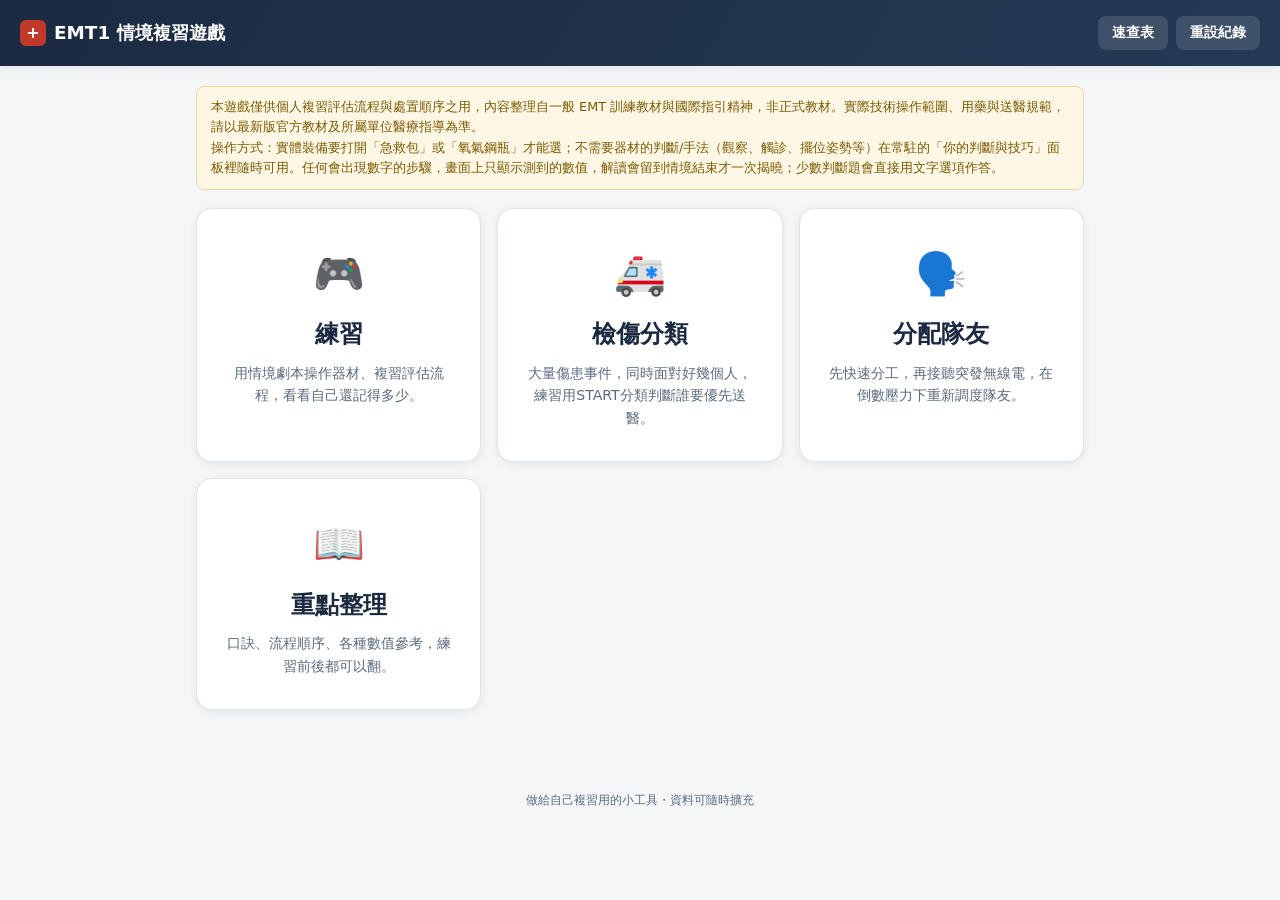
==== index.html @ 77887ce3 "Initial version" ====
﻿<!DOCTYPE html>
<html lang="zh-Hant">
<head>
<meta charset="UTF-8">
<meta name="viewport" content="width=device-width, initial-scale=1.0">
<title>EMT1 情境複習遊戲</title>
<link rel="stylesheet" href="styles.css">
</head>
<body>

<header>
  <h1><span class="cross">+</span> EMT1 情境複習遊戲</h1>
  <div class="actions">
    <button class="btn btn-ghost" id="cheatBtn">速查表</button>
    <button class="btn btn-ghost" id="resetStatsBtn">重設紀錄</button>
  </div>
</header>

<main>
  <div class="disclaimer">
    本遊戲僅供個人複習評估流程與處置順序之用，內容整理自一般 EMT 訓練教材與國際指引精神，非正式教材。實際技術操作範圍、用藥與送醫規範，請以最新版官方教材及所屬單位醫療指導為準。<br>
    操作方式：實體裝備要打開「急救包」或「氧氣鋼瓶」才能選；不需要器材的判斷/手法（觀察、觸診、擺位姿勢等）在常駐的「你的判斷與技巧」面板裡隨時可用。任何會出現數字的步驟，畫面上只顯示測到的數值，解讀會留到情境結束才一次揭曉；少數判斷題會直接用文字選項作答。
  </div>

  <section id="homeScreen">
    <div class="home-grid">
      <div class="home-card" id="goPracticeBtn">
        <div class="home-card-icon">🎮</div>
        <h2>練習</h2>
        <p>用情境劇本操作器材、複習評估流程，看看自己還記得多少。</p>
      </div>
      <a class="home-card" href="triage.html">
        <div class="home-card-icon">🚑</div>
        <h2>檢傷分類</h2>
        <p>大量傷患事件，同時面對好幾個人，練習用START分類判斷誰要優先送醫。</p>
      </a>
      <a class="home-card" href="command.html">
        <div class="home-card-icon">🗣️</div>
        <h2>分配隊友</h2>
        <p>先快速分工，再接聽突發無線電，在倒數壓力下重新調度隊友。</p>
      </a>
      <a class="home-card" href="reference.html">
        <div class="home-card-icon">📖</div>
        <h2>重點整理</h2>
        <p>口訣、流程順序、各種數值參考，練習前後都可以翻。</p>
      </a>
    </div>
  </section>

  <section id="referenceScreen" class="hidden"></section>

  <section id="triageListScreen" class="hidden">
    <button class="btn btn-outline" id="homeFromTriageListBtn" style="margin-bottom:14px;">← 返回首頁</button>
    <div class="grid" id="triageGrid"></div>
  </section>

  <section id="triagePlayScreen" class="hidden">
    <div class="game-header">
      <button class="btn btn-outline" id="backFromTriagePlayBtn">← 返回檢傷列表</button>
    </div>
    <div class="scene-box">
      <div class="scene-text" id="triageIntro"></div>
      <div class="triage-timer-row">
        <span id="triageProgress"></span>
        <span>目前：<b id="triageCurrentPatient">-</b></span>
        <span>⏱ 這位傷患：<b id="triagePatientTimer">00:00</b></span>
        <span>總計時間：<b id="triageTotalTimer">00:00</b></span>
      </div>
      <div id="triagePatientGrid" class="triage-patient-grid"></div>
      <div class="next-row"><button class="btn btn-primary" id="triageSubmitBtn">下一位</button></div>
    </div>
  </section>

  <section id="triageResultScreen" class="hidden">
    <div class="result-box">
      <div style="font-size:0.9rem;color:var(--muted);">檢傷分類結果</div>
      <div class="big-score" id="triageScore"></div>
      <div id="triageResultList" style="margin-top:10px;"></div>
      <div id="triageRealCaseBox" class="real-case-box hidden"></div>
      <div class="result-actions">
        <button class="btn btn-primary" id="triageReplayBtn">再挑戰一次</button>
        <button class="btn btn-outline" id="triageToListBtn">返回檢傷列表</button>
      </div>
    </div>
  </section>

  <section id="commandListScreen" class="hidden">
    <button class="btn btn-outline" id="homeFromCommandListBtn" style="margin-bottom:14px;">← 返回首頁</button>
    <div class="grid" id="commandGrid"></div>
  </section>

  <section id="commandPlayScreen" class="hidden">
    <div class="game-header">
      <button class="btn btn-outline" id="backFromCommandPlayBtn">← 返回列表</button>
    </div>
    <div class="scene-box">
      <div class="scene-text" id="commandIntro"></div>
      <div class="command-crew-box" id="commandCrewBox"></div>
      <div class="command-task-list" id="commandTaskList"></div>
      <div id="commandLivePanel" class="command-live-panel hidden">
        <div class="command-live-topline">
          <span id="commandRoundLabel"></span>
          <span>病患穩定度 <b id="commandStability">100</b>%</span>
          <span>團隊信任 <b id="commandTrust">100</b>%</span>
        </div>
        <div class="command-radio" id="commandRadio"></div>
        <div class="command-choice-list" id="commandChoiceList"></div>
        <div class="command-event-log" id="commandEventLog"></div>
      </div>
      <div class="next-row"><button class="btn btn-primary" id="commandSubmitBtn">送出分工</button></div>
    </div>
  </section>

  <section id="commandResultScreen" class="hidden">
    <div class="result-box">
      <div style="font-size:0.9rem;color:var(--muted);">分工結果</div>
      <div class="big-score" id="commandScore"></div>
      <div id="commandResultList" style="margin-top:10px;"></div>
      <div class="result-actions">
        <button class="btn btn-primary" id="commandReplayBtn">再挑戰一次</button>
        <button class="btn btn-outline" id="commandToListBtn">返回列表</button>
      </div>
    </div>
  </section>

  <section id="menuScreen" class="hidden">
    <button class="btn btn-outline" id="homeFromMenuBtn" style="margin-bottom:14px;">← 返回首頁</button>
    <div class="mystery-bar">
      <label class="mystery-toggle"><input type="checkbox" id="mysteryToggle" checked> 🔍 神秘模式（隱藏分類與標題，遊玩中自己找線索）</label>
      <button class="btn btn-primary" id="randomBtn">🎲 隨機情境</button>
    </div>
    <div class="filters" id="filterBar"></div>
    <div class="grid" id="scenarioGrid"></div>
  </section>

  <section id="gameScreen" class="hidden">
    <div class="game-header">
      <button class="btn btn-outline" id="backToMenuBtn">← 返回選單</button>
      <div class="progress-track"><div class="progress-fill" id="progressFill"></div></div>
      <span id="stepCounter" style="font-size:0.8rem;color:var(--muted);"></span>
    </div>
    <div class="game-layout">
    <aside class="notes-sidebar">
      <div class="notes-title">📝 現場筆記</div>
      <div class="notes-list" id="notesList"></div>
    </aside>
    <div class="game-main">
    <div class="scene-box">
      <div class="step-label" id="stepLabel"></div>
      <span class="mode-tag" id="modeTag"></span>
      <div class="scene-text" id="sceneText"></div>
      <div class="question-text" id="questionText"></div>

      <div id="choiceArea" class="hidden">
        <div class="choices" id="choicesBox"></div>
      </div>

      <div id="actionArea" class="hidden">
        <div class="action-layout">
          <div class="diagram-card">
            <svg class="patient" id="patientSvg" viewBox="0 0 200 340"></svg>
            <div class="selected-tool-hint hidden" id="selectedToolHint"></div>
            <div class="applied-log" id="appliedLog"></div>
          </div>

          <div class="tech-card">
            <div class="tech-card-title">🧠 你的判斷與技巧（不需要開包，隨時可用）</div>
            <div class="tray-tabs" id="techTabs"></div>
            <div class="tray-tools" id="techTools"></div>
          </div>
          <div class="hint-btn-row"><button class="btn btn-outline hidden" id="hintBtn">💡 顯示提示</button></div>
          <div class="tray-wrap" id="posWrap">
            <div class="pos-panel" id="posPanelInner">
              <h4>選擇要擺的姿勢</h4>
              <div class="pos-options" id="posOptions"></div>
            </div>
          </div>

          <div class="tray-wrap" id="monitorWrap">
            <div class="monitor-panel">
              <h4>持續評估：依序重新檢查</h4>
              <div class="monitor-checklist" id="monitorChecklist"></div>
              <button class="btn btn-primary" id="monitorConfirmBtn" disabled>完成這輪重新評估</button>
            </div>
          </div>

          <div class="kit-row">
            <div class="kit-item" id="bagItem"><span class="kit-icon" id="bagIcon"></span><span class="lbl">急救包</span></div>
            <div class="kit-item" id="o2Item"><span class="kit-icon" id="o2Icon"></span><span class="lbl">氧氣鋼瓶</span></div>
          </div>
          <div class="tray-wrap" id="trayWrap">
            <div class="tray-card">
              <div class="tray-tabs" id="trayTabs"></div>
              <div class="tray-tools" id="trayTools"></div>
            </div>
          </div>
          <div class="tray-wrap" id="o2Wrap">
            <div class="o2-panel">
              <h4>選擇給氧裝置與流量</h4>
              <div class="o2-devices" id="o2Devices"></div>
              <div class="o2-flow-row">
                <span style="font-size:0.8rem;">流量</span>
                <input type="range" id="o2FlowSlider" min="0" max="20" step="1" value="0">
                <span class="o2-flow-val" id="o2FlowVal">0 L/min</span>
              </div>
              <button class="btn btn-primary" id="o2ConfirmBtn" disabled>接上病患</button>
            </div>
          </div>
        </div>
      </div>

      <div id="feedbackArea"></div>
      <div class="next-row" id="nextRow"></div>
    </div>
    </div>
    </div>
  </section>

  <section id="resultScreen" class="hidden">
    <div class="result-box">
      <div style="font-size:0.9rem;color:var(--muted);">情境完成 · 揭曉</div>
      <h2 id="resultTitle" style="margin:6px 0;"></h2>
      <div class="reveal-category" id="resultCategory"></div>
      <div class="big-score" id="resultScore"></div>
      <div id="resultSub" style="color:var(--muted);font-size:0.85rem;"></div>
      <div id="reviewList"></div>
      <div id="realCaseBox" class="real-case-box hidden"></div>
      <div class="result-actions">
        <button class="btn btn-primary" id="replayBtn">再玩一次</button>
        <button class="btn btn-outline" id="toMenuBtn">返回選單</button>
      </div>
    </div>
  </section>
</main>

<footer>做給自己複習用的小工具・資料可隨時擴充</footer>

<div class="modal-overlay" id="cheatModal">
  <div class="modal">
    <h2>速查表 / 常用縮寫</h2>
    <h3>整體流程順序</h3>
    <ul>
      <li>現場安全評估 → 標準防護 BSI → 建立整體印象（傷病機轉 MOI/NOI）</li>
      <li>初步評估：意識 AVPU → 呼吸道 Airway → 呼吸 Breathing → 循環 Circulation（含大出血控制）</li>
      <li>優先度決定（是否需要立即送醫）</li>
      <li>病史與身體評估：創傷→快速創傷評估 DCAP-BTLS；醫療→SAMPLE + OPQRST</li>
      <li>基礎生命徵象測量 → 詳細身體檢查（狀況允許時）</li>
      <li>持續評估（Ongoing Assessment） → 送醫交班</li>
    </ul>
    <h3>AVPU（意識程度）</h3>
    <ul><li>A 清醒　V 對聲音有反應　P 對疼痛有反應　U 無反應</li></ul>
    <h3>SAMPLE（病史）</h3>
    <ul><li>S症狀 A過敏史 M用藥史 P過去病史 L最後進食 E事發經過</li></ul>
    <h3>OPQRST（疼痛/症狀評估）</h3>
    <ul><li>O發作方式 P誘發/緩解 Q性質 R轉移 S嚴重度 T時間</li></ul>
    <h3>DCAP-BTLS（創傷檢查重點）</h3>
    <ul><li>D變形 C挫傷 A擦傷 P穿刺傷 B燒傷 T觸痛 L撕裂傷 S腫脹</li></ul>
    <h3>CPR 按壓速率／深度／比例（參考值）</h3>
    <table>
      <tr><th>對象</th><th>速率</th><th>深度</th><th>單人比例</th></tr>
      <tr><td>成人</td><td>100-120/分</td><td>至少5公分</td><td>30:2</td></tr>
      <tr><td>兒童</td><td>100-120/分</td><td>約胸廓前後徑1/3</td><td>30:2</td></tr>
      <tr><td>嬰兒</td><td>100-120/分</td><td>約4公分</td><td>30:2</td></tr>
    </table>
    <p style="font-size:0.78rem;color:var(--muted);">雙人施救兒童/嬰兒比例常為15:2，實際數值請以現行官方指引為準。量測工具（血壓計、血糖機、觸診脈搏等）測到的數字含意與正常區間請自行判斷或事後查證，本表故意不列出，以免影響練習效果。</p>
    <div class="close-row"><button class="btn btn-primary" id="closeCheatBtn">關閉</button></div>
  </div>
</div>

<div class="modal-overlay" id="cprModal">
  <div class="modal cpr-modal">
    <div class="cpr-topbar">
      <div class="cpr-role-badge" id="cprRoleBadge"></div>
      <div class="cpr-ticker" id="cprTicker"></div>
    </div>
    <div class="cpr-fatigue-row hidden" id="cprFatigueRow">
      <span style="font-size:0.78rem;">體力</span>
      <div class="cpr-fatigue-track"><div class="cpr-fatigue-fill" id="cprFatigueFill"></div></div>
      <button class="btn btn-outline hidden" id="cprHandoffBtn">🙋 請求換手</button>
    </div>
    <div class="cpr-body" id="cprBody"></div>
    <div class="cpr-log" id="cprLog"></div>
  </div>
</div>

<div class="modal-overlay" id="giModal">
  <div class="modal gi-modal">
    <h4 style="margin:0 0 4px;font-size:0.95rem;">建立整體印象：點身體部位，選擇要查看的項目</h4>
    <p style="font-size:0.76rem;color:var(--muted);margin:0 0 10px;">每個部位都有幾個可以查看的項目，但不是每一個都跟目前狀況有關——看完你覺得夠了，按下面的「完成」。</p>
    <div id="giDiagramView">
      <svg class="patient gi-svg" id="giSvg" viewBox="0 0 200 340"></svg>
      <button class="btn btn-outline gi-overall-btn" id="giOverallBtn">🧍 整體觀察（不限單一部位）</button>
    </div>
    <div id="giItemsView" class="hidden">
      <button class="btn btn-outline" id="giBackBtn" style="margin-bottom:10px;">← 換個部位</button>
      <div id="giItemsList" class="gi-items-list"></div>
    </div>
    <div class="gi-log" id="giLog"></div>
    <div class="close-row">
      <button class="btn btn-outline" id="giCancelBtn">取消</button>
      <button class="btn btn-primary" id="giConfirmBtn">✔ 完成整體印象</button>
    </div>
  </div>
</div>

<div class="modal-overlay" id="gcsModal">
  <div class="modal">
    <div class="gcs-panel" style="margin-top:0;background:none;border:none;padding:0;">
      <div style="display:flex;justify-content:space-between;align-items:center;gap:8px;flex-wrap:wrap;">
        <h4 style="font-size:0.95rem;margin:0;">依照情境描述，評出GCS三項分數</h4>
        <button class="btn btn-outline" id="gcsHintToggleBtn" style="font-size:0.75rem;padding:4px 10px;">💡 顯示分數說明</button>
      </div>
      <div class="gcs-group"><div class="gcs-group-title">👁️ 睜眼反應 E</div><div class="gcs-options" id="gcsEyeOptions"></div></div>
      <div class="gcs-group"><div class="gcs-group-title">🗣️ 語言反應 V</div><div class="gcs-options" id="gcsVerbalOptions"></div></div>
      <div class="gcs-group"><div class="gcs-group-title">✋ 運動反應 M</div><div class="gcs-options" id="gcsMotorOptions"></div></div>
      <div class="cpr-hit-feedback" id="gcsFeedback"></div>
      <div class="close-row">
        <button class="btn btn-outline" id="gcsCancelBtn">取消</button>
        <button class="btn btn-primary" id="gcsConfirmBtn" disabled>確認評分</button>
      </div>
    </div>
  </div>
</div>

<div class="modal-overlay" id="tqModal">
  <div class="modal cpr-modal">
    <div class="cpr-instruction" id="tqInstruction"></div>
    <div class="cpr-body" id="tqBody"></div>
    <div class="cpr-log" id="tqLog"></div>
  </div>
</div>

<div class="modal-overlay" id="breathModal">
  <div class="modal cpr-modal">
    <div class="cpr-instruction">觀察側面胸廓起伏，用碼表計時，數出呼吸次數（次/分）</div>
    <div class="breath-figure-wrap">
      <svg class="breath-figure" viewBox="0 0 240 110">
        <ellipse cx="200" cy="90" rx="34" ry="8" fill="#dfe6ec"/>
        <circle cx="28" cy="55" r="16" fill="#e8b894"/>
        <rect x="40" y="70" width="165" height="22" rx="11" fill="#cfd8e3"/>
        <ellipse id="breathChest" class="breath-chest" cx="78" cy="70" rx="30" ry="13" fill="#a9c7e0"/>
      </svg>
    </div>
    <div class="breath-stopwatch-row">
      <div class="breath-timer" id="breathTimer">00 : 00.0</div>
      <button class="btn btn-outline" id="breathStartBtn">▶ 開始／暫停</button>
      <button class="btn btn-outline" id="breathResetBtn">↺ 歸零</button>
    </div>
    <div class="breath-input-row">
      <label for="breathInput" style="font-size:0.85rem;">你數到的呼吸速率：</label>
      <input type="number" id="breathInput" min="0" max="80" placeholder="次/分">
      <button class="btn btn-primary" id="breathConfirmBtn">確認</button>
    </div>
    <div id="breathFeedback" class="cpr-hit-feedback"></div>
  </div>
</div>

<div class="modal-overlay" id="transportModal">
  <div class="modal cpr-modal">
    <div class="cpr-topbar">
      <div class="cpr-role-badge" id="transportRoleBadge"></div>
    </div>
    <div class="cpr-body" id="transportBody"></div>
    <div class="cpr-log" id="transportLog"></div>
  </div>
</div>







<!-- ===================== 情境資料（每個檔案 push 一個情境進 SCENARIOS） ===================== -->
<script src="config.js"></script>
<script src="scenarios/assessment/trauma-mvc.js"></script>
<script src="scenarios/assessment/medical-altered-loc.js"></script>
<script src="scenarios/assessment/medical-chest-pain.js"></script>
<script src="scenarios/bls/bls-adult-cpr.js"></script>
<script src="scenarios/bls/bls-infant-choking.js"></script>
<script src="scenarios/bls/bls-child-drowning.js"></script>
<script src="scenarios/trauma/trauma-fall.js"></script>
<script src="scenarios/trauma/trauma-bleeding.js"></script>
<script src="scenarios/trauma/trauma-burn.js"></script>
<script src="scenarios/trauma/trauma-electrical.js"></script>
<script src="scenarios/special/special-anaphylaxis.js"></script>
<script src="scenarios/special/special-poisoning.js"></script>
<script src="scenarios/special/special-heat.js"></script>
<script src="scenarios/special/special-diabetic.js"></script>
<script src="scenarios/special/special-co-poisoning.js"></script>
<script src="scenarios/special/special-organophosphate.js"></script>
<script src="scenarios/special/special-childbirth.js"></script>
<script src="scenarios/special/special-hypothermia.js"></script>
<script src="scenarios/special/special-hazmat.js"></script>
<script src="scenarios/trauma/trauma-sports-ankle.js"></script>
<script src="scenarios/trauma/trauma-sports-concussion.js"></script>
<script src="scenarios/bls/bls-adult-choking.js"></script>
<script src="scenarios/special/special-febrile-seizure.js"></script>
<script src="scenarios/special/special-decompression.js"></script>
<script src="scenarios/special/special-button-battery.js"></script>
<script src="scenarios/special/special-hornet-attack.js"></script>
<script src="scenarios/special/special-altitude-sickness.js"></script>
<script src="scenarios/special/special-agitated-family.js"></script>
<script src="scenarios/special/special-seizure-crowd.js"></script>
<script src="scenarios/trauma/trauma-branch-fall.js"></script>
<script src="scenarios/assessment/medical-stroke.js"></script>
<script src="scenarios/assessment/medical-asthma.js"></script>
<script src="scenarios/assessment/medical-syncope.js"></script>
<script src="scenarios/assessment/medical-abdominal-pain.js"></script>
<script src="scenarios/trauma/trauma-head-injury.js"></script>
<script src="scenarios/trauma/trauma-shoulder.js"></script>
<script src="scenarios/trauma/trauma-blunt-chest.js"></script>
<script src="scenarios/trauma/trauma-pelvic-fracture.js"></script>
<script src="scenarios/trauma/trauma-spinal-cord.js"></script>
<script src="scenarios/trauma/trauma-abdominal-evisceration.js"></script>
<script src="scenarios/trauma/trauma-pedestrian-struck.js"></script>
<script src="scenarios/trauma/trauma-penetrating-chest.js"></script>
<script src="scenarios/trauma/trauma-amputation.js"></script>
<script src="scenarios/trauma/trauma-crush-injury.js"></script>
<script src="scenarios/trauma/trauma-child-scald.js"></script>
<script src="scenarios/trauma/trauma-chemical-burn.js"></script>
<script src="scenarios/bls/bls-adult-drowning.js"></script>
<script src="scenarios/special/special-asthma-exacerbation.js"></script>
<script src="scenarios/special/special-opioid-overdose.js"></script>
<script src="scenarios/special/special-opioid-advanced.js"></script>
<script src="scenarios/special/special-severe-bleeding-field.js"></script>
<script src="scenarios/special/special-hypoglycemia-advanced.js"></script>
<script src="scenarios/special/special-shock-advanced.js"></script>
<script src="scenarios/advanced/advanced-airway.js"></script>
<script src="scenarios/advanced/advanced-inhalation-burn.js"></script>
<script src="scenarios/advanced/advanced-acs.js"></script>
<script src="scenarios/advanced/advanced-trauma-shock.js"></script>

<script src="app.js"></script>


</body>
</html>
---- styles.css ----
﻿  :root{
    --red:#c0392b; --red-dark:#922b21; --navy:#1b2a41; --navy-2:#243b55;
    --bg:#f4f6f8; --card:#ffffff; --text:#1b2a41; --muted:#5b6b7d;
    --green:#1e8449; --green-bg:#eafaf1; --red-bg:#fdecea; --border:#e1e6ea;
    --shadow:0 2px 10px rgba(0,0,0,0.08);
  }
  *{box-sizing:border-box;}
  body{margin:0;font-family:"Noto Sans TC","PingFang TC","Microsoft JhengHei",system-ui,sans-serif;background:var(--bg);color:var(--text);line-height:1.6;}
  header{
    background:linear-gradient(120deg,var(--navy),var(--navy-2));color:#fff;padding:16px 20px;
    display:flex;align-items:center;justify-content:space-between;flex-wrap:wrap;gap:10px;
    box-shadow:var(--shadow);position:sticky;top:0;z-index:20;
  }
  header h1{font-size:1.15rem;margin:0;display:flex;align-items:center;gap:8px;}
  header h1 .cross{color:#fff;background:var(--red);width:26px;height:26px;border-radius:6px;display:inline-flex;align-items:center;justify-content:center;font-size:16px;font-weight:bold;}
  header .actions{display:flex;gap:8px;flex-wrap:wrap;}
  .btn{border:none;border-radius:8px;padding:8px 14px;font-size:0.85rem;cursor:pointer;font-weight:600;transition:transform .08s ease, opacity .15s ease;}
  .btn:active{transform:scale(0.97);}
  .btn-ghost{background:rgba(255,255,255,0.12);color:#fff;}
  .btn-ghost:hover{background:rgba(255,255,255,0.22);}
  .btn-primary{background:var(--red);color:#fff;}
  .btn-primary:hover{background:var(--red-dark);}
  .btn-outline{background:transparent;border:1.5px solid var(--border);color:var(--text);}
  .btn-outline:hover{border-color:var(--red);color:var(--red);}
  .btn:disabled{opacity:.4;cursor:default;}
  main{max-width:920px;margin:0 auto;padding:20px 16px 60px;}
  .disclaimer{background:#fff7e6;border:1px solid #f0d999;color:#7a5b00;font-size:0.8rem;padding:10px 14px;border-radius:8px;margin-bottom:18px;}
  /* ---- home ---- */
  .home-grid{display:grid;grid-template-columns:repeat(auto-fit,minmax(240px,1fr));gap:16px;margin-top:10px;}
  .home-card{
    background:var(--card);border:1px solid var(--border);border-radius:16px;padding:32px 24px;
    text-align:center;cursor:pointer;box-shadow:var(--shadow);transition:transform .12s ease, box-shadow .12s ease;
  }
  .home-card:hover{transform:translateY(-3px);box-shadow:0 10px 24px rgba(0,0,0,0.12);}
  a.home-card{display:block;color:inherit;text-decoration:none;}
  .home-card-icon{font-size:2.6rem;margin-bottom:8px;}
  .home-card h2{margin:0 0 8px;color:var(--navy);}
  .home-card p{margin:0;color:var(--muted);font-size:0.88rem;}
  /* ---- reference (重點整理) page ---- */
  .ref-header{display:flex;align-items:center;gap:12px;margin-bottom:16px;}
  .ref-section{background:var(--card);border:1px solid var(--border);border-radius:12px;padding:18px 20px;margin-bottom:14px;box-shadow:var(--shadow);}
  .ref-section h3{color:var(--red-dark);margin:0 0 10px;font-size:1rem;}
  .ref-section h4{color:var(--navy-2);margin:14px 0 6px;font-size:0.9rem;}
  .ref-section ul{margin:4px 0 0 18px;font-size:0.9rem;line-height:1.8;}
  .ref-section table{width:100%;border-collapse:collapse;font-size:0.85rem;margin-top:8px;}
  .ref-section table th, .ref-section table td{border:1px solid var(--border);padding:6px 8px;text-align:center;}
  .ref-section table th{background:var(--bg);}
  .ref-mnemonic{display:inline-block;background:var(--red-bg);color:var(--red-dark);font-weight:800;border-radius:6px;padding:1px 6px;margin-right:4px;}
  /* ---- menu ---- */
  .mystery-bar{
    display:flex;align-items:center;justify-content:space-between;gap:10px;flex-wrap:wrap;
    background:#fff;border:1px solid var(--border);border-radius:10px;padding:10px 14px;margin-bottom:14px;
  }
  .mystery-toggle{display:flex;align-items:center;gap:8px;font-size:0.85rem;font-weight:600;cursor:pointer;user-select:none;}
  .mystery-toggle input{width:18px;height:18px;accent-color:var(--red);cursor:pointer;}
  .filters{display:flex;gap:8px;flex-wrap:wrap;margin-bottom:18px;}
  .chip{border:1.5px solid var(--border);background:#fff;border-radius:20px;padding:6px 14px;font-size:0.85rem;cursor:pointer;color:var(--muted);font-weight:600;}
  .chip.active{background:var(--navy);color:#fff;border-color:var(--navy);}
  .random-bar{display:flex;justify-content:flex-end;margin-bottom:14px;}
  .grid{display:grid;grid-template-columns:repeat(auto-fill,minmax(260px,1fr));gap:14px;}
  .card{background:var(--card);border:1px solid var(--border);border-radius:12px;padding:16px;box-shadow:var(--shadow);cursor:pointer;transition:transform .1s ease, box-shadow .1s ease;}
  .card:hover{transform:translateY(-2px);box-shadow:0 6px 16px rgba(0,0,0,0.12);}
  .card .tag{display:inline-block;font-size:0.7rem;padding:2px 8px;border-radius:12px;background:var(--red-bg);color:var(--red-dark);font-weight:700;margin-bottom:8px;}
  .card h3{margin:0 0 6px;font-size:1.02rem;}
  .card p.summary{font-size:0.83rem;color:var(--muted);margin:0 0 10px;}
  .card .meta{display:flex;justify-content:space-between;align-items:center;font-size:0.78rem;color:var(--muted);}
  .stars{color:#e0a800;}
  /* ---- game shared ---- */
  .game-header{display:flex;justify-content:space-between;align-items:center;margin-bottom:10px;flex-wrap:wrap;gap:8px;}
  .game-layout{display:flex;gap:16px;align-items:flex-start;}
  .game-main{flex:1;min-width:0;}
  .notes-sidebar{
    width:220px;flex-shrink:0;background:#fdf8e8;border:1px solid #e8dba8;border-radius:12px;
    padding:14px;box-shadow:var(--shadow);position:sticky;top:76px;max-height:calc(100vh - 100px);overflow-y:auto;
  }
  .notes-title{font-size:0.82rem;font-weight:800;color:#8a6d1a;margin-bottom:10px;}
  .notes-list{display:flex;flex-direction:column;gap:8px;}
  .note-entry{font-size:0.78rem;line-height:1.5;padding:6px 8px;border-radius:8px;background:#fffef7;border:1px solid #f0e6bf;}
  .note-entry.note-scene{color:var(--text);}
  .note-entry.note-action{color:#145a32;background:#f1faf6;border-color:#cdeee0;}
  .note-entry.note-reading{color:var(--navy-2);background:#eef4fb;border-color:#d6e6f7;}
  .note-entry.note-choice{color:#5b3a91;background:#f6f1fc;border-color:#e4d7f7;}
  .notes-empty{font-size:0.78rem;color:var(--muted);}
  @media (max-width: 720px){
    .game-layout{flex-direction:column;}
    .notes-sidebar{width:100%;position:static;max-height:220px;}
  }
  .progress-track{flex:1;height:8px;background:var(--border);border-radius:6px;overflow:hidden;margin:0 12px;}
  .progress-fill{height:100%;background:var(--red);transition:width .25s ease;}
  .scene-box{background:var(--card);border:1px solid var(--border);border-radius:12px;padding:18px;margin-bottom:14px;box-shadow:var(--shadow);}
  .scene-box .step-label{font-size:0.75rem;color:var(--red-dark);font-weight:700;text-transform:uppercase;letter-spacing:.03em;margin-bottom:6px;}
  .scene-box .scene-text{font-size:0.98rem;margin-bottom:10px;}
  .scene-box .question-text{font-weight:700;font-size:1rem;}
  .mode-tag{display:inline-block;font-size:0.7rem;font-weight:700;padding:2px 10px;border-radius:10px;margin-bottom:8px;}
  .mode-tag.action{background:#eaf2fa;color:var(--navy-2);}
  .mode-tag.choice{background:#f4ecfa;color:#7d3c98;}
  /* ---- choice ---- */
  .choices{display:flex;flex-direction:column;gap:10px;margin-top:14px;}
  .choice-btn{text-align:left;background:#fff;border:1.5px solid var(--border);border-radius:10px;padding:12px 14px;font-size:0.92rem;cursor:pointer;display:flex;gap:10px;align-items:flex-start;transition:border-color .1s ease, background .1s ease;}
  .choice-btn:hover:not(:disabled){border-color:var(--navy-2);background:#f8fafc;}
  .choice-btn .key{flex-shrink:0;width:22px;height:22px;border-radius:6px;background:var(--bg);border:1px solid var(--border);font-size:0.75rem;display:flex;align-items:center;justify-content:center;color:var(--muted);font-weight:700;}
  .choice-btn:disabled{cursor:default;opacity:0.9;}
  .choice-btn.correct{border-color:var(--green);background:var(--green-bg);}
  .choice-btn.incorrect{border-color:var(--red);background:var(--red-bg);}
  .choice-btn.reveal-correct{border-color:var(--green);background:var(--green-bg);}
  .emergency-timer{display:flex;justify-content:space-between;align-items:center;gap:8px;margin-top:14px;padding:10px 12px;border:1.5px solid #e0a800;border-radius:9px;background:#fff8df;color:#7a5b00;font-size:0.86rem;font-weight:700;}
  .emergency-timer b{font-size:1.25rem;color:#b3541e;min-width:28px;text-align:right;}
  .emergency-timer.urgent{border-color:var(--red);background:var(--red-bg);color:var(--red-dark);animation:emergency-pulse .7s ease-in-out infinite alternate;}
  .emergency-timer.urgent b{color:var(--red);}
  @keyframes emergency-pulse{from{box-shadow:0 0 0 0 rgba(192,57,43,0.08);}to{box-shadow:0 0 0 4px rgba(192,57,43,0.18);}}
  body.emergency-active::before{
    content:"";position:fixed;inset:0;z-index:40;pointer-events:none;
    border:10px solid rgba(192,57,43,0.9);
    box-shadow:inset 0 0 46px 14px rgba(192,57,43,0.72), 0 0 24px 8px rgba(192,57,43,0.5);
    animation:emergency-hit-flash .65s steps(2,end) infinite;
  }
  @keyframes emergency-hit-flash{
    0%,100%{opacity:.25;}
    25%{opacity:1;}
    50%{opacity:.4;}
    75%{opacity:.9;}
  }
  /* ---- action step / patient diagram ---- */
  .action-layout{display:flex;flex-direction:column;gap:14px;margin-top:12px;}
  .diagram-card{background:#f8fafc;border:1px solid var(--border);border-radius:12px;padding:14px;display:flex;flex-direction:column;align-items:center;gap:8px;}
  .diagram-card svg.patient{max-width:200px;width:100%;height:auto;}
  .region{fill:#cfd8e3;stroke:#9aa9ba;stroke-width:1.5;cursor:default;transition:fill .12s ease, opacity .12s ease;}
  .region.active{fill:#a9d1f0;stroke:var(--navy-2);cursor:pointer;}
  .region.dim{opacity:.35;}
  .badge-dot{fill:#1e8449;stroke:#fff;stroke-width:1.5;}
  .selected-tool-hint{font-size:0.82rem;color:var(--navy-2);background:#eaf2fa;border-radius:8px;padding:6px 12px;font-weight:600;}
  .applied-log{display:flex;flex-wrap:wrap;gap:6px;justify-content:center;min-height:20px;}
  .applied-chip{font-size:0.72rem;background:var(--green-bg);color:#145a32;border:1px solid var(--green);border-radius:10px;padding:2px 8px;}
  /* kit row: bag + oxygen tank */
  .kit-row{display:flex;gap:12px;justify-content:center;}
  .kit-item{
    display:flex;flex-direction:column;align-items:center;gap:6px;background:#fff;border:1.5px solid var(--border);
    border-radius:12px;padding:10px 16px;cursor:pointer;transition:transform .1s ease, border-color .1s ease;min-width:96px;
  }
  .kit-item:hover{transform:translateY(-1px);border-color:var(--navy-2);}
  .kit-item.open{border-color:var(--red);box-shadow:0 0 0 2px rgba(192,57,43,0.2);}
  .kit-icon{width:56px;height:56px;border-radius:9px;display:flex;align-items:center;justify-content:center;overflow:hidden;background:#eef1f4;}
  .kit-icon img{width:100%;height:100%;object-fit:cover;}
  #bagIcon img{object-position:0% 65%;}
  #o2Icon img{object-position:75% 85%;}
  .kit-item span.lbl{font-size:0.76rem;font-weight:700;color:var(--text);}
  .tray-wrap{max-height:0;overflow:hidden;opacity:0;transition:max-height .3s ease, opacity .25s ease;}
  .tray-wrap.open{max-height:600px;opacity:1;}
  .tray-card{background:var(--card);border:1px solid var(--border);border-radius:12px;padding:12px;box-shadow:var(--shadow);margin-top:10px;}
  .tray-tabs{display:flex;gap:6px;flex-wrap:wrap;margin-bottom:10px;}
  .tray-tab{border:none;background:var(--bg);border-radius:8px;padding:6px 10px;font-size:0.78rem;cursor:pointer;font-weight:700;color:var(--muted);}
  .tray-tab.active{color:#fff;}
  .tray-tools{display:grid;grid-template-columns:repeat(auto-fill,minmax(84px,1fr));gap:8px;}
  .tool-btn{display:flex;flex-direction:column;align-items:center;gap:4px;border:1.5px solid var(--border);background:#fff;border-radius:10px;padding:8px 4px;cursor:pointer;font-size:0.72rem;text-align:center;color:var(--text);transition:border-color .1s ease, transform .1s ease;}
  .tool-btn:hover{transform:translateY(-1px);}
  .tool-btn.selected{border-color:var(--navy-2);box-shadow:0 0 0 2px rgba(36,59,85,0.25);}
  .tool-icon{width:34px;height:34px;border-radius:8px;display:flex;align-items:center;justify-content:center;color:#fff;overflow:hidden;}
  .tool-icon img{width:100%;height:100%;object-fit:cover;}
  .hint-btn-row{display:flex;justify-content:flex-end;margin-top:8px;}
  /* technique panel (always visible, no bag needed) */
  .tech-card{background:#fbf7f0;border:1px solid #e9dcc5;border-radius:12px;padding:12px;box-shadow:var(--shadow);}
  .tech-card-title{font-size:0.78rem;font-weight:700;color:#8a5a2b;margin-bottom:8px;}
  /* position panel */
  .pos-panel{background:#f3eefb;border:1px solid #d9c9f2;border-radius:12px;padding:14px;margin-top:10px;}
  .pos-panel h4{margin:0 0 10px;font-size:0.85rem;color:#5b3a91;}
  .pos-options{display:grid;grid-template-columns:repeat(auto-fill,minmax(120px,1fr));gap:8px;}
  .pos-option-btn{border:1.5px solid var(--border);background:#fff;border-radius:10px;padding:10px 6px;font-size:0.76rem;text-align:center;cursor:pointer;}
  .pos-option-btn:hover{border-color:#5b3a91;}
  /* GCS assessment panel */
  .gcs-panel{background:#eaf3fb;border:1px solid #c2dcf2;border-radius:12px;padding:14px;margin-top:10px;}
  .gcs-panel h4{margin:0 0 10px;font-size:0.85rem;color:#1a5686;}
  .gcs-group{margin-bottom:10px;}
  .gcs-group-title{font-size:0.78rem;font-weight:700;color:var(--navy-2);margin-bottom:6px;}
  .gcs-options{display:flex;flex-wrap:wrap;gap:6px;}
  .gcs-opt-btn{border:1.5px solid var(--border);background:#fff;border-radius:8px;padding:6px 10px;font-size:0.72rem;cursor:pointer;}
  .gcs-opt-btn.selected{border-color:#1a5686;background:#dcecfa;font-weight:700;}
  /* ongoing monitor checklist panel */
  .monitor-panel{background:#eaf5f0;border:1px solid #bfe3d2;border-radius:12px;padding:14px;margin-top:10px;}
  .monitor-panel h4{margin:0 0 10px;font-size:0.85rem;color:#1e6b4f;}
  .monitor-checklist{display:flex;flex-direction:column;gap:8px;margin-bottom:12px;}
  .monitor-item{display:flex;align-items:center;gap:10px;background:#fff;border:1.5px solid var(--border);border-radius:10px;padding:8px 12px;cursor:pointer;font-size:0.85rem;}
  .monitor-item.checked{border-color:#1e6b4f;background:#f1faf6;}
  .monitor-item input{width:17px;height:17px;accent-color:#1e6b4f;cursor:pointer;}
  /* oxygen panel */
  .o2-panel{background:#eef7f5;border:1px solid #b9ded6;border-radius:12px;padding:14px;margin-top:10px;}
  .o2-panel h4{margin:0 0 10px;font-size:0.85rem;color:#146c5b;}
  .o2-devices{display:grid;grid-template-columns:repeat(auto-fill,minmax(90px,1fr));gap:8px;margin-bottom:12px;}
  .o2-device-btn{border:1.5px solid var(--border);background:#fff;border-radius:10px;padding:6px;font-size:0.72rem;text-align:center;cursor:pointer;display:flex;flex-direction:column;align-items:center;gap:4px;}
  .o2-device-btn img{width:100%;height:44px;object-fit:cover;border-radius:6px;}
  .o2-device-btn.selected{border-color:#146c5b;box-shadow:0 0 0 2px rgba(20,108,91,0.25);}
  .o2-flow-row{display:flex;align-items:center;gap:10px;margin-bottom:12px;}
  .o2-flow-row input[type=range]{flex:1;accent-color:#146c5b;}
  .o2-flow-val{font-weight:700;color:#146c5b;min-width:80px;text-align:right;}
  /* ---- feedback ---- */
  .feedback-box{margin-top:14px;padding:14px;border-radius:10px;font-size:0.9rem;animation:fadein .2s ease;}
  .feedback-box.good{background:var(--green-bg);border:1px solid var(--green);color:#145a32;}
  .feedback-box.bad{background:var(--red-bg);border:1px solid var(--red);color:var(--red-dark);}
  .feedback-box.reading{background:#eaf2fa;border:1px solid var(--navy-2);color:var(--navy-2);}
  .feedback-box .fb-title{font-weight:700;margin-bottom:4px;}
  @keyframes fadein{from{opacity:0;transform:translateY(-4px);}to{opacity:1;transform:translateY(0);}}
  .next-row{display:flex;justify-content:flex-end;margin-top:14px;gap:8px;}
  /* ---- result ---- */
  .result-box{background:var(--card);border:1px solid var(--border);border-radius:12px;padding:24px;text-align:center;box-shadow:var(--shadow);}
  .result-box .big-score{font-size:2.4rem;font-weight:800;color:var(--red);}
  .reveal-category{font-size:0.8rem;color:var(--muted);margin-top:2px;}
  .review-item{text-align:left;background:var(--red-bg);border:1px solid var(--red);border-radius:10px;padding:12px;margin-top:10px;font-size:0.86rem;}
  .reading-item{text-align:left;background:#eaf2fa;border:1px solid var(--navy-2);border-radius:10px;padding:12px;margin-top:10px;font-size:0.86rem;}
  .review-item .rq, .reading-item .rq{font-weight:700;margin-bottom:4px;}
  .real-case-box{margin-top:18px;padding:14px;text-align:left;background:#eef7f5;border:1px solid #b9ded6;border-radius:10px;font-size:0.85rem;}
  .real-case-box h3{margin:0 0 6px;color:#146c5b;font-size:0.95rem;}
  .real-case-box p{margin:5px 0;}
  .real-case-box a{color:#146c5b;font-weight:700;word-break:break-word;}
  .section-heading{margin-top:18px;font-weight:700;text-align:left;}
  .result-actions{display:flex;gap:10px;justify-content:center;margin-top:18px;flex-wrap:wrap;}
  /* ---- modal ---- */
  .modal-overlay{position:fixed;inset:0;background:rgba(10,15,25,0.55);display:none;align-items:center;justify-content:center;z-index:50;padding:20px;}
  .modal-overlay.open{display:flex;}
  .modal{background:#fff;border-radius:14px;max-width:640px;width:100%;max-height:85vh;overflow-y:auto;padding:22px;box-shadow:0 12px 40px rgba(0,0,0,0.3);}
  .modal h2{margin-top:0;color:var(--navy);}
  .modal h3{color:var(--red-dark);margin:18px 0 6px;font-size:0.95rem;}
  .modal table{width:100%;border-collapse:collapse;font-size:0.85rem;margin-top:6px;}
  .modal table th, .modal table td{border:1px solid var(--border);padding:6px 8px;text-align:center;}
  .modal table th{background:var(--bg);}
  .modal ul{margin:4px 0 0 18px;font-size:0.88rem;}
  .modal .close-row{display:flex;justify-content:flex-end;margin-top:16px;}
  .hidden{display:none !important;}
  /* ---- CPR / transport mini-game ---- */
  .cpr-modal{max-width:520px;}
  .cpr-topbar{display:flex;justify-content:space-between;align-items:flex-start;gap:10px;margin-bottom:10px;}
  .cpr-role-badge{background:var(--navy);color:#fff;font-weight:700;font-size:0.82rem;padding:6px 12px;border-radius:20px;}
  .cpr-ticker{font-size:0.74rem;color:var(--muted);text-align:right;max-width:200px;min-height:32px;}
  .cpr-fatigue-row{display:flex;align-items:center;gap:8px;margin-bottom:12px;}
  .cpr-fatigue-track{flex:1;height:10px;background:var(--border);border-radius:6px;overflow:hidden;}
  .cpr-fatigue-fill{height:100%;background:linear-gradient(90deg,#27ae60,#f1c40f,#e74c3c);width:0%;transition:width .25s ease;}
  #cprHandoffBtn.urge{animation:urge-pulse 1s infinite;border-color:var(--red);color:var(--red);}
  @keyframes urge-pulse{0%,100%{box-shadow:0 0 0 0 rgba(192,57,43,0.4);}50%{box-shadow:0 0 0 6px rgba(192,57,43,0);}}
  .cpr-body{min-height:180px;display:flex;flex-direction:column;align-items:center;justify-content:center;gap:14px;text-align:center;}
  .cpr-instruction{font-size:0.92rem;font-weight:600;}
  .cpr-chest-target{
    width:110px;height:110px;border-radius:50%;background:radial-gradient(circle,#f5b7b1,#c0392b);
    border:4px solid #922b21;cursor:pointer;display:flex;align-items:center;justify-content:center;
    color:#fff;font-weight:800;font-size:1.1rem;user-select:none;transition:transform .06s ease;
  }
  .cpr-chest-target:active{transform:scale(0.93);}
  .cpr-chest-target.beat{animation:beat-pulse 0.35s ease;}
  @keyframes beat-pulse{0%{box-shadow:0 0 0 0 rgba(192,57,43,0.6);}100%{box-shadow:0 0 0 18px rgba(192,57,43,0);}}
  .cpr-hit-feedback{font-size:0.8rem;font-weight:700;min-height:20px;}
  .cpr-hit-feedback.good{color:var(--green);}
  .cpr-hit-feedback.ok{color:#b8860b;}
  .cpr-hit-feedback.off{color:var(--red);}
  .cpr-count{font-size:0.78rem;color:var(--muted);}
  .cpr-torso{width:160px;margin:0 auto;display:grid;grid-template-columns:1fr 1fr;gap:6px;}
  .cpr-pad-zone{
    border:2px dashed var(--border);border-radius:10px;padding:14px 4px;font-size:0.7rem;cursor:pointer;
    background:#fff;color:var(--muted);
  }
  .cpr-pad-zone:hover{border-color:var(--navy-2);}
  .cpr-pad-zone.placed{border-style:solid;border-color:var(--green);background:var(--green-bg);color:#145a32;}
  .cpr-task-btn{padding:10px 18px;}
  .cpr-progress-track{width:100%;height:12px;background:var(--border);border-radius:6px;overflow:hidden;}
  .cpr-progress-fill{height:100%;background:var(--navy-2);width:0%;transition:width .2s linear;}
  .cpr-log{max-height:110px;overflow-y:auto;border-top:1px solid var(--border);margin-top:12px;padding-top:8px;display:flex;flex-direction:column-reverse;gap:4px;}
  .cpr-log-entry{font-size:0.74rem;color:var(--muted);}
  .cpr-result-box{padding:12px;border-radius:10px;font-weight:700;}
  .cpr-result-box.shock{background:var(--red-bg);color:var(--red-dark);}
  .cpr-result-box.noshock{background:var(--green-bg);color:#145a32;}
  .transport-gesture-btn{width:100%;text-align:left;}
  /* triage mode */
  .triage-patient-grid{display:block;max-width:620px;margin:16px auto;}
  .triage-timer-row{display:flex;justify-content:space-between;gap:10px;flex-wrap:wrap;padding:10px 12px;margin-top:12px;background:#f4f7fa;border:1px solid var(--border);border-radius:8px;font-size:0.82rem;}
  .triage-card{background:#fff;border:1.5px solid var(--border);border-radius:12px;padding:14px;}
  .triage-card h4{margin:0 0 8px;font-size:0.9rem;color:var(--navy);}
  .triage-card .triage-desc{font-size:0.82rem;margin-bottom:10px;line-height:1.6;}
  .triage-checks{display:flex;flex-direction:column;gap:6px;margin-bottom:10px;}
  .triage-check-btn{border:1.5px dashed var(--navy-2);border-radius:8px;padding:7px 8px;font-size:0.78rem;font-weight:700;cursor:pointer;background:#f4f7fa;color:var(--navy-2);text-align:left;}
  .triage-check-btn:hover{background:#eaf1f8;}
  .triage-check-found{border:1.5px solid var(--border);border-radius:8px;padding:7px 8px;font-size:0.78rem;line-height:1.5;background:#fff;}
  .triage-check-found b{color:var(--navy);}
  .triage-tags{display:grid;grid-template-columns:repeat(2,1fr);gap:6px;}
  .triage-tags.locked .triage-tag-btn{opacity:0.4;cursor:not-allowed;}
  .triage-lock-hint{font-size:0.74rem;color:var(--muted);margin:2px 0 6px;}
  .triage-tag-btn{border:2px solid var(--border);border-radius:8px;padding:8px 4px;font-size:0.78rem;font-weight:700;cursor:pointer;background:#fff;}
  .triage-tag-btn.tag-red:not(:disabled){color:#1b1b1b;}
  .triage-tag-btn.tag-red.selected{background:#c0392b;border-color:#922b21;color:#fff;}
  .triage-tag-btn.tag-yellow.selected{background:#f1c40f;border-color:#b7950b;}
  .triage-tag-btn.tag-green.selected{background:#2ecc71;border-color:#1e8449;color:#fff;}
  .triage-tag-btn.tag-black.selected{background:#2c3e50;border-color:#000;color:#fff;}
  .triage-result-item{display:flex;justify-content:space-between;align-items:center;gap:10px;background:#f8fafc;border:1px solid var(--border);border-radius:10px;padding:10px 14px;margin-bottom:8px;text-align:left;font-size:0.85rem;}
  .triage-result-item.correct{border-color:var(--green);}
  .triage-result-item.wrong{border-color:var(--red);}
  .triage-time-summary{background:#f4f7fa;border:1px solid var(--border);border-radius:8px;padding:10px 12px;margin-bottom:10px;font-size:0.78rem;line-height:1.8;}
  .triage-badge{font-size:0.72rem;font-weight:800;padding:3px 8px;border-radius:6px;color:#fff;white-space:nowrap;}
  .triage-badge.tag-red{background:#c0392b;}
  .triage-badge.tag-yellow{background:#b7950b;}
  .triage-badge.tag-green{background:#1e8449;}
  .triage-badge.tag-black{background:#2c3e50;}
  /* 分配隊友模式 */
  .command-crew-box{display:flex;flex-direction:column;gap:8px;margin:16px 0;padding:12px 14px;background:#f4f7fa;border-radius:10px;}
  .command-crew-item{font-size:0.85rem;}
  .command-crew-item b{color:var(--navy);}
  .command-task-list{display:flex;flex-direction:column;gap:12px;margin-bottom:16px;}
  .command-task-card{background:#fff;border:1.5px solid var(--border);border-radius:12px;padding:14px;}
  .command-task-card h4{margin:0 0 10px;font-size:0.88rem;color:var(--navy);}
  .command-task-card select{width:100%;padding:8px;border:1.5px solid var(--border);border-radius:8px;font-size:0.85rem;background:#fff;}
  .command-result-item{display:flex;justify-content:space-between;align-items:flex-start;gap:10px;background:#f8fafc;border:1px solid var(--border);border-radius:10px;padding:10px 14px;margin-bottom:8px;text-align:left;font-size:0.85rem;}
  .command-result-item.correct{border-color:var(--green);}
  .command-result-item.wrong{border-color:var(--red);}
  .command-live-panel{margin-top:14px;border:1.5px solid var(--navy-2);border-radius:12px;padding:14px;background:#f4f7fa;}
  .command-live-topline{display:flex;justify-content:space-between;gap:8px;flex-wrap:wrap;font-size:0.8rem;font-weight:700;color:var(--navy);margin-bottom:12px;}
  .command-live-topline b{font-size:1rem;color:var(--red-dark);}
  .command-radio{background:#263746;color:#fff;border-radius:9px;padding:12px 14px;line-height:1.6;font-size:0.9rem;min-height:48px;}
  .command-radio::before{content:"📻 無線電";display:block;color:#f1c40f;font-size:0.72rem;font-weight:800;letter-spacing:.04em;}
  .command-choice-list{display:grid;grid-template-columns:repeat(2,minmax(0,1fr));gap:8px;margin-top:12px;}
  .command-choice-btn{border:1.5px solid var(--border);border-radius:9px;background:#fff;padding:10px;text-align:left;cursor:pointer;font-size:0.82rem;color:var(--text);}
  .command-choice-btn:hover{border-color:var(--navy-2);background:#eaf1f8;}
  .command-choice-btn:disabled{cursor:default;opacity:.75;}
  .command-choice-btn.selected{border-color:var(--navy-2);background:#dbeaf5;box-shadow:0 0 0 2px rgba(40,116,166,.12);}
  .command-event-log{margin-top:12px;font-size:0.78rem;color:var(--muted);}
  .command-log-entry{padding:7px 0;border-top:1px dashed var(--border);}
  @media(max-width:560px){.command-choice-list{grid-template-columns:1fr;}}
  /* BVM drag-squeeze */
  .bvm-track{position:relative;width:90px;height:120px;margin:0 auto;background:#eef1f4;border-radius:16px;border:2px dashed var(--border);}
  .bvm-squeeze-zone{position:absolute;left:0;right:0;bottom:0;height:45%;background:rgba(192,57,43,0.08);border-top:1px dashed var(--red);border-radius:0 0 14px 14px;}
  .bvm-handle{
    position:absolute;top:0;left:50%;transform:translateX(-50%) translateY(0px);
    width:64px;height:64px;border-radius:50%;background:#a9c7e0;border:3px solid var(--navy-2);
    display:flex;align-items:center;justify-content:center;font-size:1.6rem;cursor:grab;touch-action:none;user-select:none;
    transition:background .1s ease, transform .18s ease;
  }
  .bvm-handle.squeezing{background:#7fb3d5;cursor:grabbing;}
  /* tourniquet mini-game */
  .tq-limb-track{display:flex;gap:6px;width:100%;}
  .tq-zone-btn{flex:1;border:2px dashed var(--border);border-radius:10px;padding:14px 4px;font-size:0.7rem;cursor:pointer;background:#fff;color:var(--muted);}
  .tq-zone-btn:hover{border-color:var(--navy-2);}
  .tq-zone-btn.wrong-flash{border-color:var(--red);background:var(--red-bg);}
  .tq-gap-row{display:flex;align-items:center;gap:10px;width:100%;}
  .tq-gap-row input[type=range]{flex:1;accent-color:var(--red);}
  .tq-gap-val{font-weight:700;min-width:70px;text-align:center;}
  .tq-twist-meter{width:100%;height:14px;background:var(--border);border-radius:7px;overflow:hidden;}
  .tq-twist-fill{height:100%;background:linear-gradient(90deg,#f1c40f,var(--red));width:0%;transition:width .2s ease;}
  .tq-pain-line{font-size:0.76rem;color:var(--red-dark);font-style:italic;}
  /* general impression spatial mini-game */
  .gi-modal{max-width:480px;}
  #giDiagramView{display:flex;flex-direction:column;align-items:center;gap:10px;}
  .gi-svg{max-width:170px;width:100%;height:auto;}
  .gi-svg .region.viewed-relevant{fill:#a3e4c1;stroke:var(--green);}
  .gi-svg .region.viewed-extra{fill:#f5cba7;stroke:#ca6f1e;}
  .gi-overall-btn{width:100%;}
  .gi-items-list{display:flex;flex-direction:column;gap:8px;margin-bottom:10px;}
  .gi-item-row{border:1.5px solid var(--border);border-radius:10px;padding:10px 12px;background:#fff;}
  .gi-item-btn{width:100%;text-align:left;background:none;border:none;font-size:0.85rem;cursor:pointer;color:var(--text);font-weight:600;padding:0;}
  .gi-item-row.viewed{background:#f8fafc;}
  .gi-item-result{font-size:0.8rem;color:var(--navy-2);margin-top:6px;padding-top:6px;border-top:1px dashed var(--border);}
  .gi-log{max-height:90px;overflow-y:auto;border-top:1px solid var(--border);margin:10px 0;padding-top:8px;}
  /* ---- breathing rate counter ---- */
  .breath-figure-wrap{background:#f4f7fa;border-radius:12px;padding:10px;margin-bottom:12px;}
  .breath-figure{width:100%;max-width:320px;display:block;margin:0 auto;}
  .breath-chest{transform-origin:center;transition:none;}
  .breath-chest.animating{animation-name:breatheMotion;animation-timing-function:ease-in-out;animation-iteration-count:infinite;}
  @keyframes breatheMotion{0%,100%{transform:translateY(0) scaleY(1);}50%{transform:translateY(-9px) scaleY(1.18);}}
  .breath-stopwatch-row{display:flex;align-items:center;justify-content:center;gap:10px;flex-wrap:wrap;margin-bottom:12px;}
  .breath-timer{font-family:"Courier New",monospace;font-size:1.3rem;font-weight:800;color:var(--navy);background:#eef1f4;padding:6px 14px;border-radius:8px;min-width:120px;text-align:center;}
  .breath-input-row{display:flex;align-items:center;justify-content:center;gap:8px;flex-wrap:wrap;}
  .breath-input-row input{width:90px;padding:8px;border:1.5px solid var(--border);border-radius:8px;font-size:0.95rem;text-align:center;}
  footer{text-align:center;color:var(--muted);font-size:0.78rem;padding:20px;}
  .empty-msg{color:var(--muted);text-align:center;padding:40px 0;}
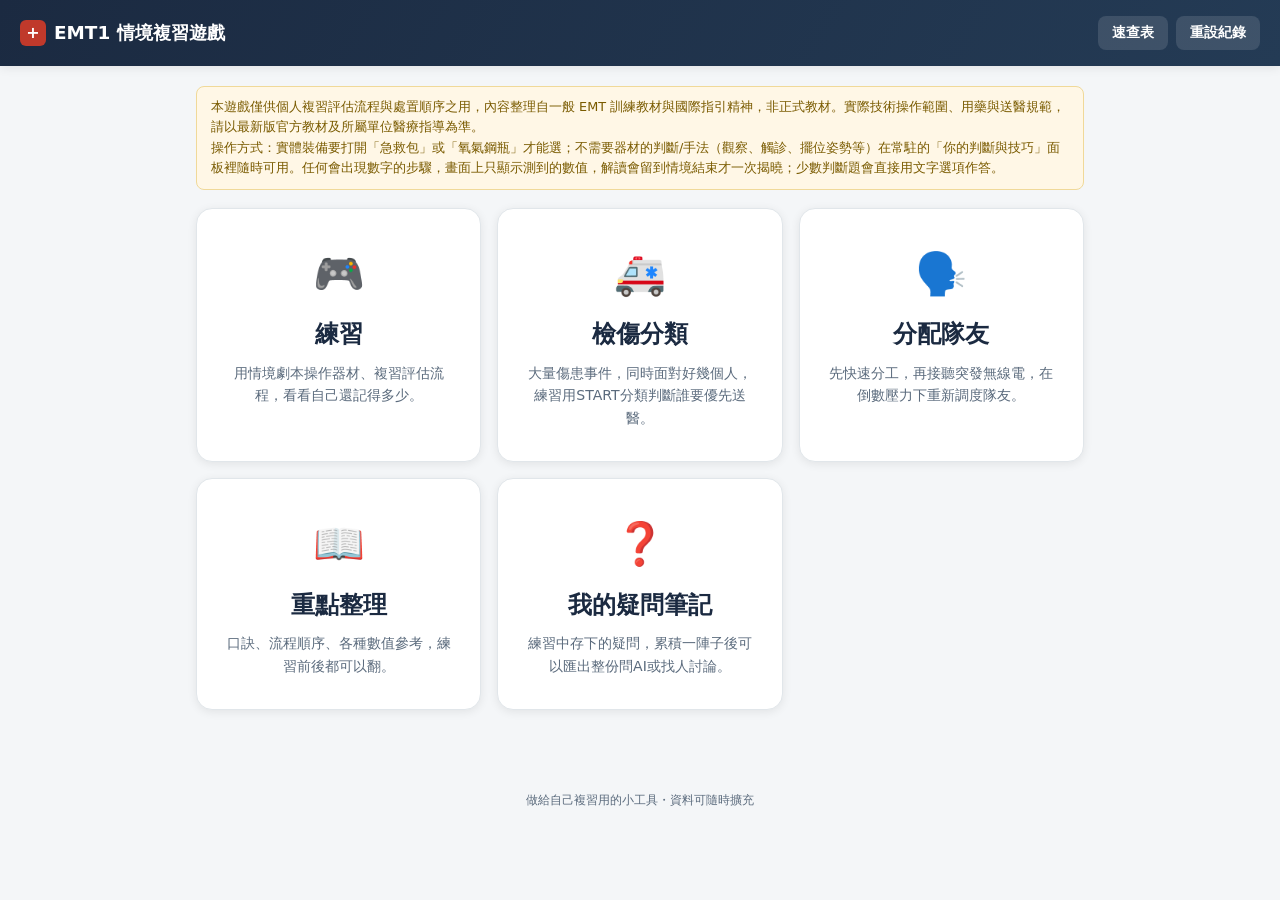
==== commit 40ba7047: "Add emergency interrupt events and new special scenarios; split UI into partials - Add random "emerg" ====
--- a/index.html
+++ b/index.html
@@ -29,344 +29,39 @@
         <h2>練習</h2>
         <p>用情境劇本操作器材、複習評估流程，看看自己還記得多少。</p>
       </div>
-      <a class="home-card" href="triage.html">
+      <a class="home-card" id="goTriageBtn" href="triage.html">
         <div class="home-card-icon">🚑</div>
         <h2>檢傷分類</h2>
         <p>大量傷患事件，同時面對好幾個人，練習用START分類判斷誰要優先送醫。</p>
       </a>
-      <a class="home-card" href="command.html">
+      <a class="home-card" id="goCommandBtn" href="command.html">
         <div class="home-card-icon">🗣️</div>
         <h2>分配隊友</h2>
         <p>先快速分工，再接聽突發無線電，在倒數壓力下重新調度隊友。</p>
       </a>
-      <a class="home-card" href="reference.html">
+      <a class="home-card" id="goReferenceBtn" href="reference.html">
         <div class="home-card-icon">📖</div>
         <h2>重點整理</h2>
         <p>口訣、流程順序、各種數值參考，練習前後都可以翻。</p>
       </a>
+      <div class="home-card" id="goNotesBtn">
+        <div class="home-card-icon">❓</div>
+        <h2>我的疑問筆記</h2>
+        <p>練習中存下的疑問，累積一陣子後可以匯出整份問AI或找人討論。</p>
+      </div>
     </div>
   </section>
 
   <section id="referenceScreen" class="hidden"></section>
 
-  <section id="triageListScreen" class="hidden">
-    <button class="btn btn-outline" id="homeFromTriageListBtn" style="margin-bottom:14px;">← 返回首頁</button>
-    <div class="grid" id="triageGrid"></div>
-  </section>
-
-  <section id="triagePlayScreen" class="hidden">
-    <div class="game-header">
-      <button class="btn btn-outline" id="backFromTriagePlayBtn">← 返回檢傷列表</button>
-    </div>
-    <div class="scene-box">
-      <div class="scene-text" id="triageIntro"></div>
-      <div class="triage-timer-row">
-        <span id="triageProgress"></span>
-        <span>目前：<b id="triageCurrentPatient">-</b></span>
-        <span>⏱ 這位傷患：<b id="triagePatientTimer">00:00</b></span>
-        <span>總計時間：<b id="triageTotalTimer">00:00</b></span>
-      </div>
-      <div id="triagePatientGrid" class="triage-patient-grid"></div>
-      <div class="next-row"><button class="btn btn-primary" id="triageSubmitBtn">下一位</button></div>
-    </div>
-  </section>
-
-  <section id="triageResultScreen" class="hidden">
-    <div class="result-box">
-      <div style="font-size:0.9rem;color:var(--muted);">檢傷分類結果</div>
-      <div class="big-score" id="triageScore"></div>
-      <div id="triageResultList" style="margin-top:10px;"></div>
-      <div id="triageRealCaseBox" class="real-case-box hidden"></div>
-      <div class="result-actions">
-        <button class="btn btn-primary" id="triageReplayBtn">再挑戰一次</button>
-        <button class="btn btn-outline" id="triageToListBtn">返回檢傷列表</button>
-      </div>
-    </div>
-  </section>
-
-  <section id="commandListScreen" class="hidden">
-    <button class="btn btn-outline" id="homeFromCommandListBtn" style="margin-bottom:14px;">← 返回首頁</button>
-    <div class="grid" id="commandGrid"></div>
-  </section>
-
-  <section id="commandPlayScreen" class="hidden">
-    <div class="game-header">
-      <button class="btn btn-outline" id="backFromCommandPlayBtn">← 返回列表</button>
-    </div>
-    <div class="scene-box">
-      <div class="scene-text" id="commandIntro"></div>
-      <div class="command-crew-box" id="commandCrewBox"></div>
-      <div class="command-task-list" id="commandTaskList"></div>
-      <div id="commandLivePanel" class="command-live-panel hidden">
-        <div class="command-live-topline">
-          <span id="commandRoundLabel"></span>
-          <span>病患穩定度 <b id="commandStability">100</b>%</span>
-          <span>團隊信任 <b id="commandTrust">100</b>%</span>
-        </div>
-        <div class="command-radio" id="commandRadio"></div>
-        <div class="command-choice-list" id="commandChoiceList"></div>
-        <div class="command-event-log" id="commandEventLog"></div>
-      </div>
-      <div class="next-row"><button class="btn btn-primary" id="commandSubmitBtn">送出分工</button></div>
-    </div>
-  </section>
-
-  <section id="commandResultScreen" class="hidden">
-    <div class="result-box">
-      <div style="font-size:0.9rem;color:var(--muted);">分工結果</div>
-      <div class="big-score" id="commandScore"></div>
-      <div id="commandResultList" style="margin-top:10px;"></div>
-      <div class="result-actions">
-        <button class="btn btn-primary" id="commandReplayBtn">再挑戰一次</button>
-        <button class="btn btn-outline" id="commandToListBtn">返回列表</button>
-      </div>
-    </div>
-  </section>
-
-  <section id="menuScreen" class="hidden">
-    <button class="btn btn-outline" id="homeFromMenuBtn" style="margin-bottom:14px;">← 返回首頁</button>
-    <div class="mystery-bar">
-      <label class="mystery-toggle"><input type="checkbox" id="mysteryToggle" checked> 🔍 神秘模式（隱藏分類與標題，遊玩中自己找線索）</label>
-      <button class="btn btn-primary" id="randomBtn">🎲 隨機情境</button>
-    </div>
-    <div class="filters" id="filterBar"></div>
-    <div class="grid" id="scenarioGrid"></div>
-  </section>
-
-  <section id="gameScreen" class="hidden">
-    <div class="game-header">
-      <button class="btn btn-outline" id="backToMenuBtn">← 返回選單</button>
-      <div class="progress-track"><div class="progress-fill" id="progressFill"></div></div>
-      <span id="stepCounter" style="font-size:0.8rem;color:var(--muted);"></span>
-    </div>
-    <div class="game-layout">
-    <aside class="notes-sidebar">
-      <div class="notes-title">📝 現場筆記</div>
-      <div class="notes-list" id="notesList"></div>
-    </aside>
-    <div class="game-main">
-    <div class="scene-box">
-      <div class="step-label" id="stepLabel"></div>
-      <span class="mode-tag" id="modeTag"></span>
-      <div class="scene-text" id="sceneText"></div>
-      <div class="question-text" id="questionText"></div>
-
-      <div id="choiceArea" class="hidden">
-        <div class="choices" id="choicesBox"></div>
-      </div>
-
-      <div id="actionArea" class="hidden">
-        <div class="action-layout">
-          <div class="diagram-card">
-            <svg class="patient" id="patientSvg" viewBox="0 0 200 340"></svg>
-            <div class="selected-tool-hint hidden" id="selectedToolHint"></div>
-            <div class="applied-log" id="appliedLog"></div>
-          </div>
-
-          <div class="tech-card">
-            <div class="tech-card-title">🧠 你的判斷與技巧（不需要開包，隨時可用）</div>
-            <div class="tray-tabs" id="techTabs"></div>
-            <div class="tray-tools" id="techTools"></div>
-          </div>
-          <div class="hint-btn-row"><button class="btn btn-outline hidden" id="hintBtn">💡 顯示提示</button></div>
-          <div class="tray-wrap" id="posWrap">
-            <div class="pos-panel" id="posPanelInner">
-              <h4>選擇要擺的姿勢</h4>
-              <div class="pos-options" id="posOptions"></div>
-            </div>
-          </div>
-
-          <div class="tray-wrap" id="monitorWrap">
-            <div class="monitor-panel">
-              <h4>持續評估：依序重新檢查</h4>
-              <div class="monitor-checklist" id="monitorChecklist"></div>
-              <button class="btn btn-primary" id="monitorConfirmBtn" disabled>完成這輪重新評估</button>
-            </div>
-          </div>
-
-          <div class="kit-row">
-            <div class="kit-item" id="bagItem"><span class="kit-icon" id="bagIcon"></span><span class="lbl">急救包</span></div>
-            <div class="kit-item" id="o2Item"><span class="kit-icon" id="o2Icon"></span><span class="lbl">氧氣鋼瓶</span></div>
-          </div>
-          <div class="tray-wrap" id="trayWrap">
-            <div class="tray-card">
-              <div class="tray-tabs" id="trayTabs"></div>
-              <div class="tray-tools" id="trayTools"></div>
-            </div>
-          </div>
-          <div class="tray-wrap" id="o2Wrap">
-            <div class="o2-panel">
-              <h4>選擇給氧裝置與流量</h4>
-              <div class="o2-devices" id="o2Devices"></div>
-              <div class="o2-flow-row">
-                <span style="font-size:0.8rem;">流量</span>
-                <input type="range" id="o2FlowSlider" min="0" max="20" step="1" value="0">
-                <span class="o2-flow-val" id="o2FlowVal">0 L/min</span>
-              </div>
-              <button class="btn btn-primary" id="o2ConfirmBtn" disabled>接上病患</button>
-            </div>
-          </div>
-        </div>
-      </div>
-
-      <div id="feedbackArea"></div>
-      <div class="next-row" id="nextRow"></div>
-    </div>
-    </div>
-    </div>
-  </section>
-
-  <section id="resultScreen" class="hidden">
-    <div class="result-box">
-      <div style="font-size:0.9rem;color:var(--muted);">情境完成 · 揭曉</div>
-      <h2 id="resultTitle" style="margin:6px 0;"></h2>
-      <div class="reveal-category" id="resultCategory"></div>
-      <div class="big-score" id="resultScore"></div>
-      <div id="resultSub" style="color:var(--muted);font-size:0.85rem;"></div>
-      <div id="reviewList"></div>
-      <div id="realCaseBox" class="real-case-box hidden"></div>
-      <div class="result-actions">
-        <button class="btn btn-primary" id="replayBtn">再玩一次</button>
-        <button class="btn btn-outline" id="toMenuBtn">返回選單</button>
-      </div>
-    </div>
-  </section>
+  <script src="partials/triage.js"></script>
+  <script src="partials/command.js"></script>
+  <script src="partials/practice.js"></script>
 </main>
 
 <footer>做給自己複習用的小工具・資料可隨時擴充</footer>
 
-<div class="modal-overlay" id="cheatModal">
-  <div class="modal">
-    <h2>速查表 / 常用縮寫</h2>
-    <h3>整體流程順序</h3>
-    <ul>
-      <li>現場安全評估 → 標準防護 BSI → 建立整體印象（傷病機轉 MOI/NOI）</li>
-      <li>初步評估：意識 AVPU → 呼吸道 Airway → 呼吸 Breathing → 循環 Circulation（含大出血控制）</li>
-      <li>優先度決定（是否需要立即送醫）</li>
-      <li>病史與身體評估：創傷→快速創傷評估 DCAP-BTLS；醫療→SAMPLE + OPQRST</li>
-      <li>基礎生命徵象測量 → 詳細身體檢查（狀況允許時）</li>
-      <li>持續評估（Ongoing Assessment） → 送醫交班</li>
-    </ul>
-    <h3>AVPU（意識程度）</h3>
-    <ul><li>A 清醒　V 對聲音有反應　P 對疼痛有反應　U 無反應</li></ul>
-    <h3>SAMPLE（病史）</h3>
-    <ul><li>S症狀 A過敏史 M用藥史 P過去病史 L最後進食 E事發經過</li></ul>
-    <h3>OPQRST（疼痛/症狀評估）</h3>
-    <ul><li>O發作方式 P誘發/緩解 Q性質 R轉移 S嚴重度 T時間</li></ul>
-    <h3>DCAP-BTLS（創傷檢查重點）</h3>
-    <ul><li>D變形 C挫傷 A擦傷 P穿刺傷 B燒傷 T觸痛 L撕裂傷 S腫脹</li></ul>
-    <h3>CPR 按壓速率／深度／比例（參考值）</h3>
-    <table>
-      <tr><th>對象</th><th>速率</th><th>深度</th><th>單人比例</th></tr>
-      <tr><td>成人</td><td>100-120/分</td><td>至少5公分</td><td>30:2</td></tr>
-      <tr><td>兒童</td><td>100-120/分</td><td>約胸廓前後徑1/3</td><td>30:2</td></tr>
-      <tr><td>嬰兒</td><td>100-120/分</td><td>約4公分</td><td>30:2</td></tr>
-    </table>
-    <p style="font-size:0.78rem;color:var(--muted);">雙人施救兒童/嬰兒比例常為15:2，實際數值請以現行官方指引為準。量測工具（血壓計、血糖機、觸診脈搏等）測到的數字含意與正常區間請自行判斷或事後查證，本表故意不列出，以免影響練習效果。</p>
-    <div class="close-row"><button class="btn btn-primary" id="closeCheatBtn">關閉</button></div>
-  </div>
-</div>
-
-<div class="modal-overlay" id="cprModal">
-  <div class="modal cpr-modal">
-    <div class="cpr-topbar">
-      <div class="cpr-role-badge" id="cprRoleBadge"></div>
-      <div class="cpr-ticker" id="cprTicker"></div>
-    </div>
-    <div class="cpr-fatigue-row hidden" id="cprFatigueRow">
-      <span style="font-size:0.78rem;">體力</span>
-      <div class="cpr-fatigue-track"><div class="cpr-fatigue-fill" id="cprFatigueFill"></div></div>
-      <button class="btn btn-outline hidden" id="cprHandoffBtn">🙋 請求換手</button>
-    </div>
-    <div class="cpr-body" id="cprBody"></div>
-    <div class="cpr-log" id="cprLog"></div>
-  </div>
-</div>
-
-<div class="modal-overlay" id="giModal">
-  <div class="modal gi-modal">
-    <h4 style="margin:0 0 4px;font-size:0.95rem;">建立整體印象：點身體部位，選擇要查看的項目</h4>
-    <p style="font-size:0.76rem;color:var(--muted);margin:0 0 10px;">每個部位都有幾個可以查看的項目，但不是每一個都跟目前狀況有關——看完你覺得夠了，按下面的「完成」。</p>
-    <div id="giDiagramView">
-      <svg class="patient gi-svg" id="giSvg" viewBox="0 0 200 340"></svg>
-      <button class="btn btn-outline gi-overall-btn" id="giOverallBtn">🧍 整體觀察（不限單一部位）</button>
-    </div>
-    <div id="giItemsView" class="hidden">
-      <button class="btn btn-outline" id="giBackBtn" style="margin-bottom:10px;">← 換個部位</button>
-      <div id="giItemsList" class="gi-items-list"></div>
-    </div>
-    <div class="gi-log" id="giLog"></div>
-    <div class="close-row">
-      <button class="btn btn-outline" id="giCancelBtn">取消</button>
-      <button class="btn btn-primary" id="giConfirmBtn">✔ 完成整體印象</button>
-    </div>
-  </div>
-</div>
-
-<div class="modal-overlay" id="gcsModal">
-  <div class="modal">
-    <div class="gcs-panel" style="margin-top:0;background:none;border:none;padding:0;">
-      <div style="display:flex;justify-content:space-between;align-items:center;gap:8px;flex-wrap:wrap;">
-        <h4 style="font-size:0.95rem;margin:0;">依照情境描述，評出GCS三項分數</h4>
-        <button class="btn btn-outline" id="gcsHintToggleBtn" style="font-size:0.75rem;padding:4px 10px;">💡 顯示分數說明</button>
-      </div>
-      <div class="gcs-group"><div class="gcs-group-title">👁️ 睜眼反應 E</div><div class="gcs-options" id="gcsEyeOptions"></div></div>
-      <div class="gcs-group"><div class="gcs-group-title">🗣️ 語言反應 V</div><div class="gcs-options" id="gcsVerbalOptions"></div></div>
-      <div class="gcs-group"><div class="gcs-group-title">✋ 運動反應 M</div><div class="gcs-options" id="gcsMotorOptions"></div></div>
-      <div class="cpr-hit-feedback" id="gcsFeedback"></div>
-      <div class="close-row">
-        <button class="btn btn-outline" id="gcsCancelBtn">取消</button>
-        <button class="btn btn-primary" id="gcsConfirmBtn" disabled>確認評分</button>
-      </div>
-    </div>
-  </div>
-</div>
-
-<div class="modal-overlay" id="tqModal">
-  <div class="modal cpr-modal">
-    <div class="cpr-instruction" id="tqInstruction"></div>
-    <div class="cpr-body" id="tqBody"></div>
-    <div class="cpr-log" id="tqLog"></div>
-  </div>
-</div>
-
-<div class="modal-overlay" id="breathModal">
-  <div class="modal cpr-modal">
-    <div class="cpr-instruction">觀察側面胸廓起伏，用碼表計時，數出呼吸次數（次/分）</div>
-    <div class="breath-figure-wrap">
-      <svg class="breath-figure" viewBox="0 0 240 110">
-        <ellipse cx="200" cy="90" rx="34" ry="8" fill="#dfe6ec"/>
-        <circle cx="28" cy="55" r="16" fill="#e8b894"/>
-        <rect x="40" y="70" width="165" height="22" rx="11" fill="#cfd8e3"/>
-        <ellipse id="breathChest" class="breath-chest" cx="78" cy="70" rx="30" ry="13" fill="#a9c7e0"/>
-      </svg>
-    </div>
-    <div class="breath-stopwatch-row">
-      <div class="breath-timer" id="breathTimer">00 : 00.0</div>
-      <button class="btn btn-outline" id="breathStartBtn">▶ 開始／暫停</button>
-      <button class="btn btn-outline" id="breathResetBtn">↺ 歸零</button>
-    </div>
-    <div class="breath-input-row">
-      <label for="breathInput" style="font-size:0.85rem;">你數到的呼吸速率：</label>
-      <input type="number" id="breathInput" min="0" max="80" placeholder="次/分">
-      <button class="btn btn-primary" id="breathConfirmBtn">確認</button>
-    </div>
-    <div id="breathFeedback" class="cpr-hit-feedback"></div>
-  </div>
-</div>
-
-<div class="modal-overlay" id="transportModal">
-  <div class="modal cpr-modal">
-    <div class="cpr-topbar">
-      <div class="cpr-role-badge" id="transportRoleBadge"></div>
-    </div>
-    <div class="cpr-body" id="transportBody"></div>
-    <div class="cpr-log" id="transportLog"></div>
-  </div>
-</div>
-
-
-
+<script src="partials/modals.js"></script>
 
 
 
@@ -430,6 +125,14 @@
 <script src="scenarios/advanced/advanced-inhalation-burn.js"></script>
 <script src="scenarios/advanced/advanced-acs.js"></script>
 <script src="scenarios/advanced/advanced-trauma-shock.js"></script>
+<script src="scenarios/special/special-ectopic-pregnancy.js"></script>
+<script src="scenarios/special/special-aortic-dissection.js"></script>
+<script src="scenarios/special/special-pulmonary-embolism.js"></script>
+<script src="scenarios/special/special-dka.js"></script>
+<script src="scenarios/special/special-meningitis-child.js"></script>
+<script src="scenarios/special/special-lightning-strike.js"></script>
+<script src="scenarios/special/special-excited-delirium.js"></script>
+<script src="scenarios/special/special-newborn-resuscitation.js"></script>
 
 <script src="app.js"></script>
 
--- a/styles.css
+++ b/styles.css
@@ -210,6 +210,29 @@
   .real-case-box h3{margin:0 0 6px;color:#146c5b;font-size:0.95rem;}
   .real-case-box p{margin:5px 0;}
   .real-case-box a{color:#146c5b;font-weight:700;word-break:break-word;}
+  .pathophys-box{margin-top:18px;padding:14px;text-align:left;background:#f5f0fb;border:1px solid #d9c6ef;border-radius:10px;font-size:0.85rem;}
+  .pathophys-box h3{margin:0 0 4px;color:#5b3a91;font-size:0.95rem;}
+  .pathophys-box>p{margin:0 0 12px;color:var(--muted);font-size:0.8rem;}
+  .pathophys-q{margin-top:14px;}
+  .pathophys-q:first-of-type{margin-top:0;}
+  .pathophys-q .pq-text{font-weight:700;margin-bottom:8px;}
+  .pathophys-q .choices{gap:8px;}
+  .pathophys-q .choice-btn{font-size:0.84rem;padding:9px 12px;}
+  .note-box{margin-top:16px;padding:12px 14px;background:#fffaf0;border:1px solid #f0dca8;border-radius:10px;text-align:left;}
+  .note-label{display:block;font-size:0.8rem;color:#8a6d1d;font-weight:700;margin-bottom:6px;}
+  .note-box textarea{width:100%;box-sizing:border-box;resize:vertical;border:1.5px solid var(--border);border-radius:8px;padding:8px 10px;font-size:0.85rem;font-family:inherit;}
+  .note-actions{display:flex;align-items:center;gap:10px;margin-top:8px;flex-wrap:wrap;}
+  .note-saved-msg{font-size:0.78rem;color:#146c5b;font-weight:700;}
+  .note-item{text-align:left;background:#fff;border:1px solid var(--border);border-radius:10px;padding:12px 14px;margin-bottom:10px;}
+  .note-item .note-meta{font-size:0.76rem;color:var(--muted);margin-bottom:4px;}
+  .note-item .note-context{font-size:0.82rem;color:var(--navy);font-weight:700;margin-bottom:4px;}
+  .note-item .note-text{font-size:0.86rem;white-space:pre-line;margin-bottom:8px;}
+  .note-item .note-delete-btn{font-size:0.76rem;padding:4px 10px;}
+  .notes-toolbar{display:flex;gap:10px;margin-bottom:14px;flex-wrap:wrap;}
+  .handover-item{display:flex;align-items:flex-start;gap:10px;border:1.5px solid var(--border);border-radius:10px;padding:10px 12px;background:#fff;cursor:pointer;}
+  .handover-item input{margin-top:2px;flex-shrink:0;}
+  .handover-item.checked{background:#f0f9f4;border-color:var(--green);}
+  .handover-item span{font-size:0.85rem;}
   .section-heading{margin-top:18px;font-weight:700;text-align:left;}
   .result-actions{display:flex;gap:10px;justify-content:center;margin-top:18px;flex-wrap:wrap;}
   /* ---- modal ---- */
